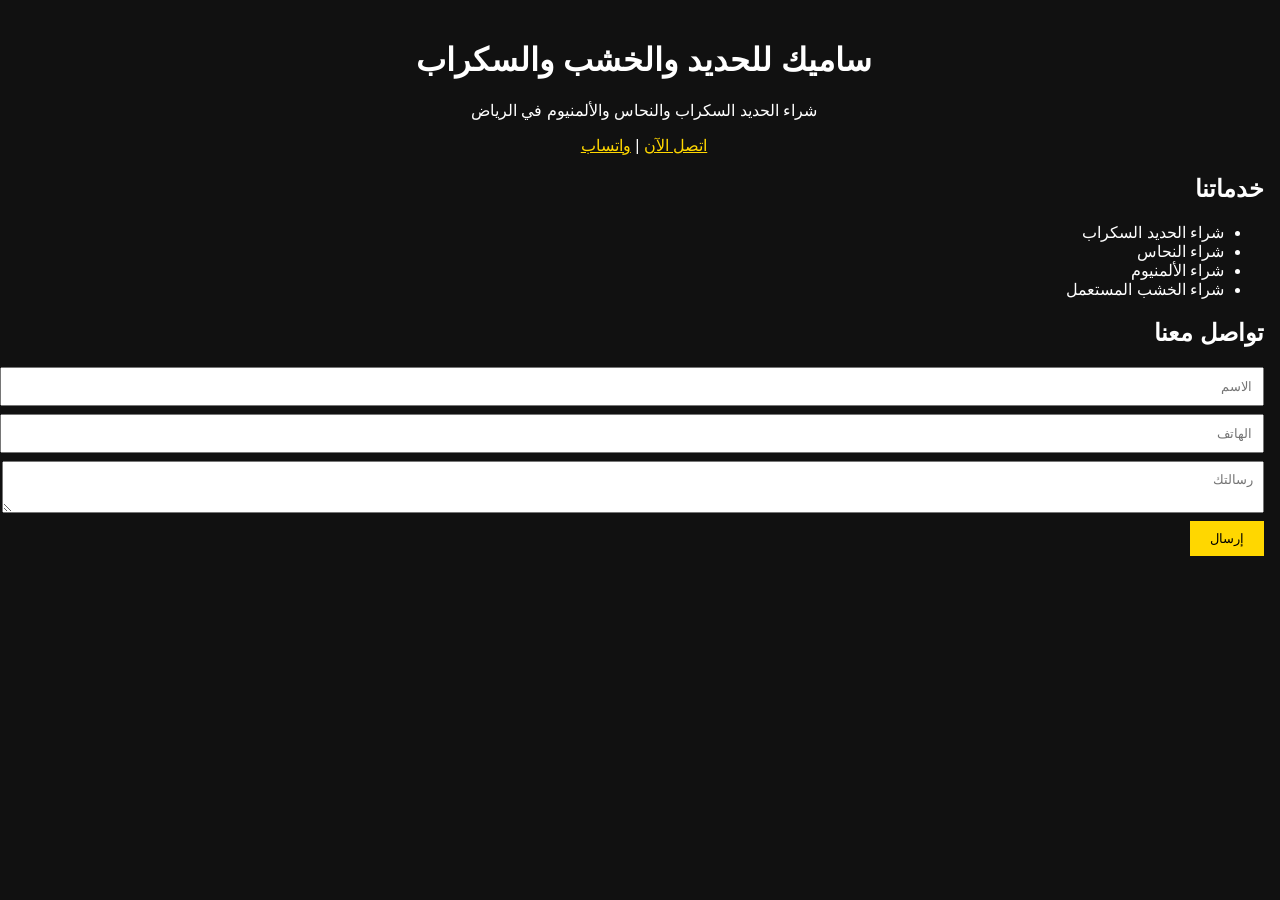
==== index.html @ 570c5737 "Add files via upload" ====
<!doctype html><html lang="ar" dir="rtl"><head><meta charset="utf-8"><meta name="viewport" content="width=device-width,initial-scale=1"><title>ساميك للحديد والخشب والسكراب</title><link rel="stylesheet" href="style.css"></head><body><header><h1>ساميك للحديد والخشب والسكراب</h1><p>شراء الحديد السكراب والنحاس والألمنيوم في الرياض</p><a href="tel:0509190730">اتصل الآن</a> | <a href="https://wa.me/966552781804">واتساب</a></header><section><h2>خدماتنا</h2><ul><li>شراء الحديد السكراب</li><li>شراء النحاس</li><li>شراء الألمنيوم</li><li>شراء الخشب المستعمل</li></ul></section><section><h2>تواصل معنا</h2><form><input placeholder="الاسم"><input placeholder="الهاتف"><textarea placeholder="رسالتك"></textarea><button>إرسال</button></form></section><script src="script.js"></script></body></html>
---- style.css ----
body{font-family:Arial;direction:rtl;margin:0;padding:20px;background:#111;color:#fff}header{text-align:center}a{color:gold}input,textarea{display:block;width:100%;margin:8px 0;padding:10px}button{padding:10px 20px;background:gold;border:0}
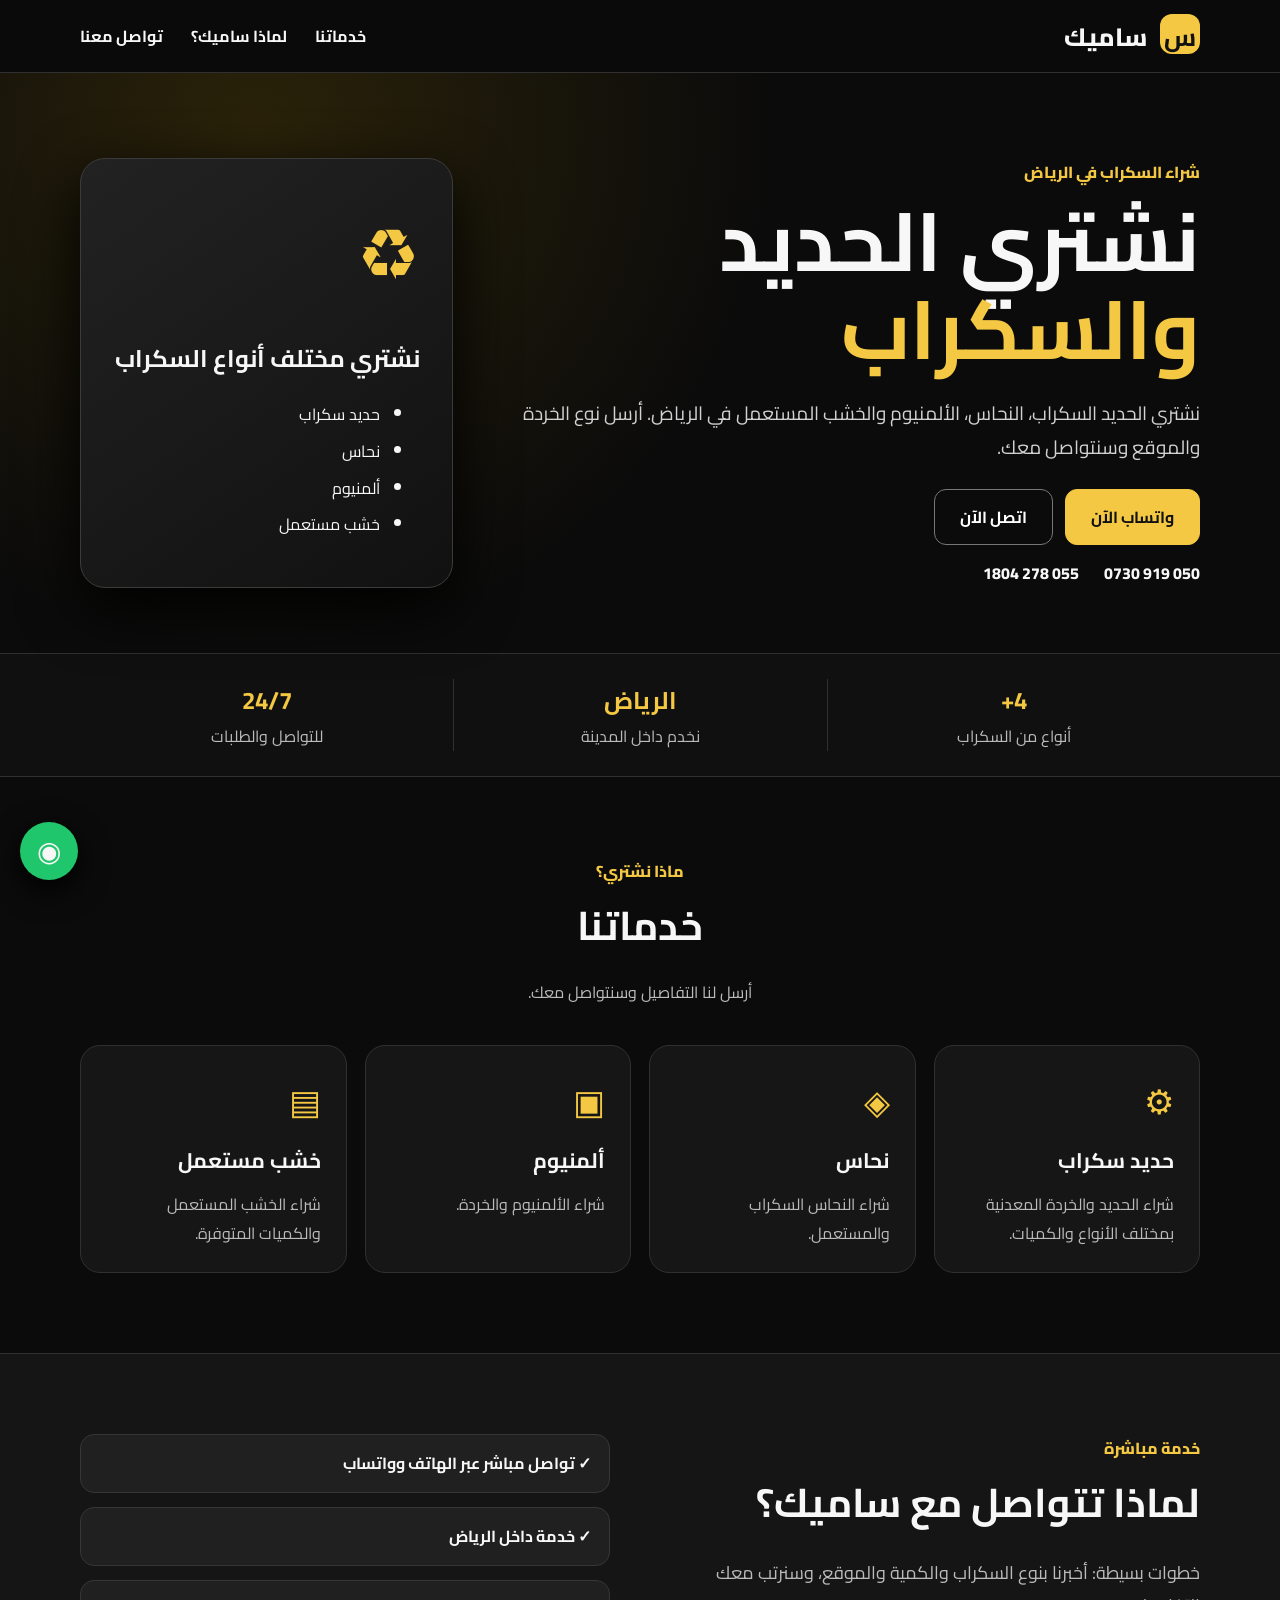
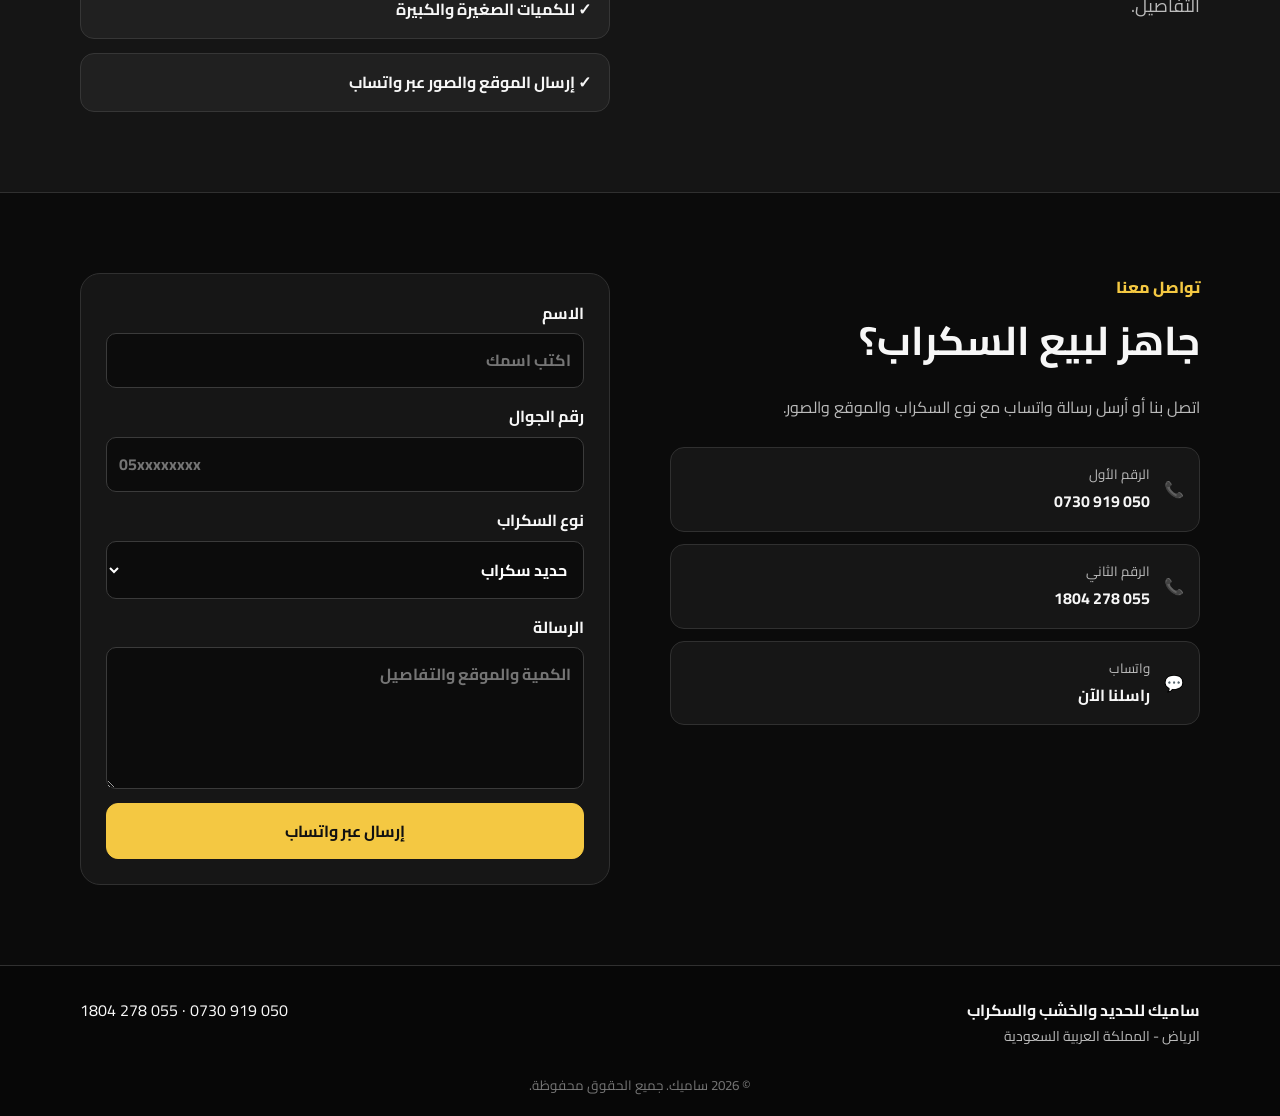
==== commit f5b6f705: "Add files via upload" ====
--- a/index.html
+++ b/index.html
@@ -1 +1,23 @@
-<!doctype html><html lang="ar" dir="rtl"><head><meta charset="utf-8"><meta name="viewport" content="width=device-width,initial-scale=1"><title>ساميك للحديد والخشب والسكراب</title><link rel="stylesheet" href="style.css"></head><body><header><h1>ساميك للحديد والخشب والسكراب</h1><p>شراء الحديد السكراب والنحاس والألمنيوم في الرياض</p><a href="tel:0509190730">اتصل الآن</a> | <a href="https://wa.me/966552781804">واتساب</a></header><section><h2>خدماتنا</h2><ul><li>شراء الحديد السكراب</li><li>شراء النحاس</li><li>شراء الألمنيوم</li><li>شراء الخشب المستعمل</li></ul></section><section><h2>تواصل معنا</h2><form><input placeholder="الاسم"><input placeholder="الهاتف"><textarea placeholder="رسالتك"></textarea><button>إرسال</button></form></section><script src="script.js"></script></body></html>+<!doctype html><html lang="ar" dir="rtl"><head>
+<meta charset="utf-8"><meta name="viewport" content="width=device-width,initial-scale=1">
+<meta name="description" content="ساميك لشراء الحديد السكراب والنحاس والألمنيوم والخشب المستعمل في الرياض">
+<meta name="theme-color" content="#0b0b0b"><title>ساميك | شراء الحديد والسكراب في الرياض</title>
+<link rel="stylesheet" href="style.css"></head><body>
+<header><div class="wrap nav"><a class="logo" href="#home"><b>س</b> ساميك</a><button id="menu">☰</button><nav id="links"><a href="#services">خدماتنا</a><a href="#why">لماذا ساميك؟</a><a href="#contact">تواصل معنا</a></nav></div></header>
+<main id="home">
+<section class="hero"><div class="wrap hero-grid"><div><span class="tag">شراء السكراب في الرياض</span><h1>نشتري الحديد<br><em>والسكراب</em></h1><p>نشتري الحديد السكراب، النحاس، الألمنيوم والخشب المستعمل في الرياض. أرسل نوع الخردة والموقع وسنتواصل معك.</p><div class="actions"><a class="btn gold" href="https://wa.me/966509190730" target="_blank">واتساب الآن</a><a class="btn" href="tel:+966509190730">اتصل الآن</a></div><div class="phones"><a href="tel:+966509190730">050 919 0730</a><a href="tel:+966552781804">055 278 1804</a></div></div>
+<div class="hero-card"><div class="big">♻</div><h2>نشتري مختلف أنواع السكراب</h2><ul><li>حديد سكراب</li><li>نحاس</li><li>ألمنيوم</li><li>خشب مستعمل</li></ul></div></div></section>
+<section class="stats"><div class="wrap stats-grid"><div><b>4+</b><span>أنواع من السكراب</span></div><div><b>الرياض</b><span>نخدم داخل المدينة</span></div><div><b>24/7</b><span>للتواصل والطلبات</span></div></div></section>
+<section class="section" id="services"><div class="wrap"><div class="head"><span class="tag">ماذا نشتري؟</span><h2>خدماتنا</h2><p>أرسل لنا التفاصيل وسنتواصل معك.</p></div><div class="cards">
+<article><i>⚙</i><h3>حديد سكراب</h3><p>شراء الحديد والخردة المعدنية بمختلف الأنواع والكميات.</p></article>
+<article><i>◈</i><h3>نحاس</h3><p>شراء النحاس السكراب والمستعمل.</p></article>
+<article><i>▣</i><h3>ألمنيوم</h3><p>شراء الألمنيوم والخردة.</p></article>
+<article><i>▤</i><h3>خشب مستعمل</h3><p>شراء الخشب المستعمل والكميات المتوفرة.</p></article></div></div></section>
+<section class="section dark" id="why"><div class="wrap why"><div><span class="tag">خدمة مباشرة</span><h2>لماذا تتواصل مع ساميك؟</h2><p>خطوات بسيطة: أخبرنا بنوع السكراب والكمية والموقع، وسنرتب معك التفاصيل.</p></div><div class="checks"><div>✓ تواصل مباشر عبر الهاتف وواتساب</div><div>✓ خدمة داخل الرياض</div><div>✓ للكميات الصغيرة والكبيرة</div><div>✓ إرسال الموقع والصور عبر واتساب</div></div></div></section>
+<section class="section" id="contact"><div class="wrap contact"><div><span class="tag">تواصل معنا</span><h2>جاهز لبيع السكراب؟</h2><p>اتصل بنا أو أرسل رسالة واتساب مع نوع السكراب والموقع والصور.</p><div class="contact-list">
+<a href="tel:+966509190730">📞 <span><small>الرقم الأول</small><b>050 919 0730</b></span></a>
+<a href="tel:+966552781804">📞 <span><small>الرقم الثاني</small><b>055 278 1804</b></span></a>
+<a href="https://wa.me/966509190730" target="_blank">💬 <span><small>واتساب</small><b>راسلنا الآن</b></span></a></div></div>
+<form id="form"><label>الاسم<input id="name" required placeholder="اكتب اسمك"></label><label>رقم الجوال<input id="phone" type="tel" required placeholder="05xxxxxxxx"></label><label>نوع السكراب<select id="material"><option>حديد سكراب</option><option>نحاس</option><option>ألمنيوم</option><option>خشب مستعمل</option><option>أخرى</option></select></label><label>الرسالة<textarea id="message" rows="4" placeholder="الكمية والموقع والتفاصيل"></textarea></label><button class="btn gold" type="submit">إرسال عبر واتساب</button></form></div></section>
+</main><footer><div class="wrap foot"><div><b>ساميك للحديد والخشب والسكراب</b><span>الرياض - المملكة العربية السعودية</span></div><div><a href="tel:+966509190730">050 919 0730</a> · <a href="tel:+966552781804">055 278 1804</a></div></div><small>© <span id="year"></span> ساميك. جميع الحقوق محفوظة.</small></footer>
+<a class="wa" href="https://wa.me/966509190730" target="_blank" aria-label="واتساب">◉</a><script src="script.js"></script></body></html>
--- a/style.css
+++ b/style.css
@@ -1 +1,3 @@
-body{font-family:Arial;direction:rtl;margin:0;padding:20px;background:#111;color:#fff}header{text-align:center}a{color:gold}input,textarea{display:block;width:100%;margin:8px 0;padding:10px}button{padding:10px 20px;background:gold;border:0}+@import url("https://fonts.googleapis.com/css2?family=Cairo:wght@400;600;700;800&display=swap");
+:root{--bg:#0b0b0b;--card:#161616;--line:#303030;--text:#f7f7f7;--muted:#bbb;--gold:#f4c842;--green:#20c66b}*{box-sizing:border-box}html{scroll-behavior:smooth}body{margin:0;background:var(--bg);color:var(--text);font-family:Cairo,Arial,sans-serif;line-height:1.8}a{color:inherit;text-decoration:none}.wrap{width:min(1120px,92%);margin:auto}header{position:sticky;top:0;z-index:5;background:#0b0b0bee;backdrop-filter:blur(10px);border-bottom:1px solid var(--line)}.nav{height:72px;display:flex;align-items:center;justify-content:space-between}.logo{font-size:25px;font-weight:800}.logo b{display:inline-grid;place-items:center;width:40px;height:40px;background:var(--gold);color:#111;border-radius:12px;margin-left:8px}nav{display:flex;gap:28px;font-weight:700}nav a:hover{color:var(--gold)}#menu{display:none;background:none;color:white;border:0;font-size:28px}.hero{padding:85px 0 65px;background:radial-gradient(circle at 20% 10%,#2a2209,#0b0b0b 45%)}.hero-grid{display:grid;grid-template-columns:1.3fr .7fr;gap:55px;align-items:center}.tag{color:var(--gold);font-weight:800}.hero h1{font-size:clamp(48px,7vw,82px);line-height:1.08;margin:10px 0 22px}.hero h1 em{color:var(--gold);font-style:normal}.hero p{font-size:19px;color:#d2d2d2}.actions{display:flex;gap:12px;flex-wrap:wrap;margin:25px 0 14px}.btn{display:inline-flex;justify-content:center;align-items:center;border:1px solid #777;border-radius:12px;padding:12px 25px;background:transparent;color:white;font:700 16px Cairo;cursor:pointer}.btn.gold{background:var(--gold);color:#111;border-color:var(--gold)}.phones{display:flex;gap:25px;flex-wrap:wrap;font-weight:800}.phones a:hover{color:var(--gold)}.hero-card{background:linear-gradient(145deg,#222,#111);border:1px solid #3b3b3b;border-radius:25px;padding:32px;box-shadow:0 20px 60px #000}.big{font-size:70px;color:var(--gold)}.hero-card h2{font-size:24px}.hero-card li{margin:8px 0}.stats{border-top:1px solid var(--line);border-bottom:1px solid var(--line);background:#101010}.stats-grid{display:grid;grid-template-columns:repeat(3,1fr);text-align:center;padding:25px 0}.stats-grid div{border-left:1px solid var(--line)}.stats-grid div:last-child{border:0}.stats b,.stats span{display:block}.stats b{color:var(--gold);font-size:24px}.stats span{color:var(--muted)}.section{padding:80px 0}.head{text-align:center;margin-bottom:38px}.section h2{font-size:40px;margin:4px 0 8px}.head p,.why p,.contact>div>p{color:var(--muted)}.cards{display:grid;grid-template-columns:repeat(4,1fr);gap:18px}.cards article{background:var(--card);border:1px solid var(--line);border-radius:20px;padding:25px}.cards article:hover{border-color:#6c591f;transform:translateY(-4px);transition:.2s}.cards i{font-size:34px;color:var(--gold);font-style:normal}.cards h3{font-size:21px;margin:10px 0}.cards p{color:var(--muted);margin:0}.dark{background:#151515;border-block:1px solid var(--line)}.why,.contact{display:grid;grid-template-columns:1fr 1fr;gap:60px;align-items:start}.why p{font-size:18px}.checks{display:grid;gap:14px}.checks div{background:#202020;border:1px solid #363636;border-radius:14px;padding:14px 18px;font-weight:700}.contact-list{display:grid;gap:12px;margin-top:25px}.contact-list a{display:flex;gap:14px;align-items:center;background:var(--card);border:1px solid var(--line);padding:15px;border-radius:14px}.contact-list small,.contact-list b{display:block}.contact-list small{color:var(--muted)}.contact-form{}.contact form{background:var(--card);border:1px solid var(--line);padding:25px;border-radius:20px;display:grid;gap:14px}.contact label{font-weight:700}.contact input,.contact select,.contact textarea{width:100%;display:block;margin-top:6px;background:#0c0c0c;color:#fff;border:1px solid #3b3b3b;border-radius:10px;padding:12px;font:inherit;outline:0}.contact input:focus,.contact select:focus,.contact textarea:focus{border-color:var(--gold)}footer{border-top:1px solid var(--line);padding:30px 0 18px;background:#070707}.foot{display:flex;justify-content:space-between;gap:20px}.foot span{display:block;color:var(--muted);font-size:14px}footer>small{display:block;text-align:center;color:#777;margin-top:25px}.wa{position:fixed;left:20px;bottom:20px;background:var(--green);width:58px;height:58px;border-radius:50%;display:grid;place-items:center;font-size:28px;z-index:10;box-shadow:0 10px 30px #000}
+@media(max-width:800px){#menu{display:block}nav{display:none;position:absolute;top:72px;right:0;left:0;background:#111;padding:15px 5%;flex-direction:column;gap:8px;border-bottom:1px solid var(--line)}nav.open{display:flex}.hero{padding:55px 0}.hero-grid,.why,.contact{grid-template-columns:1fr}.hero-card{order:-1}.cards{grid-template-columns:1fr 1fr}.stats-grid{grid-template-columns:1fr}.stats-grid div{border:0;border-bottom:1px solid var(--line);padding:10px}.stats-grid div:last-child{border:0}.foot{flex-direction:column}.section{padding:60px 0}}@media(max-width:480px){.cards{grid-template-columns:1fr}.hero h1{font-size:46px}.btn{width:100%}.phones{justify-content:center}}
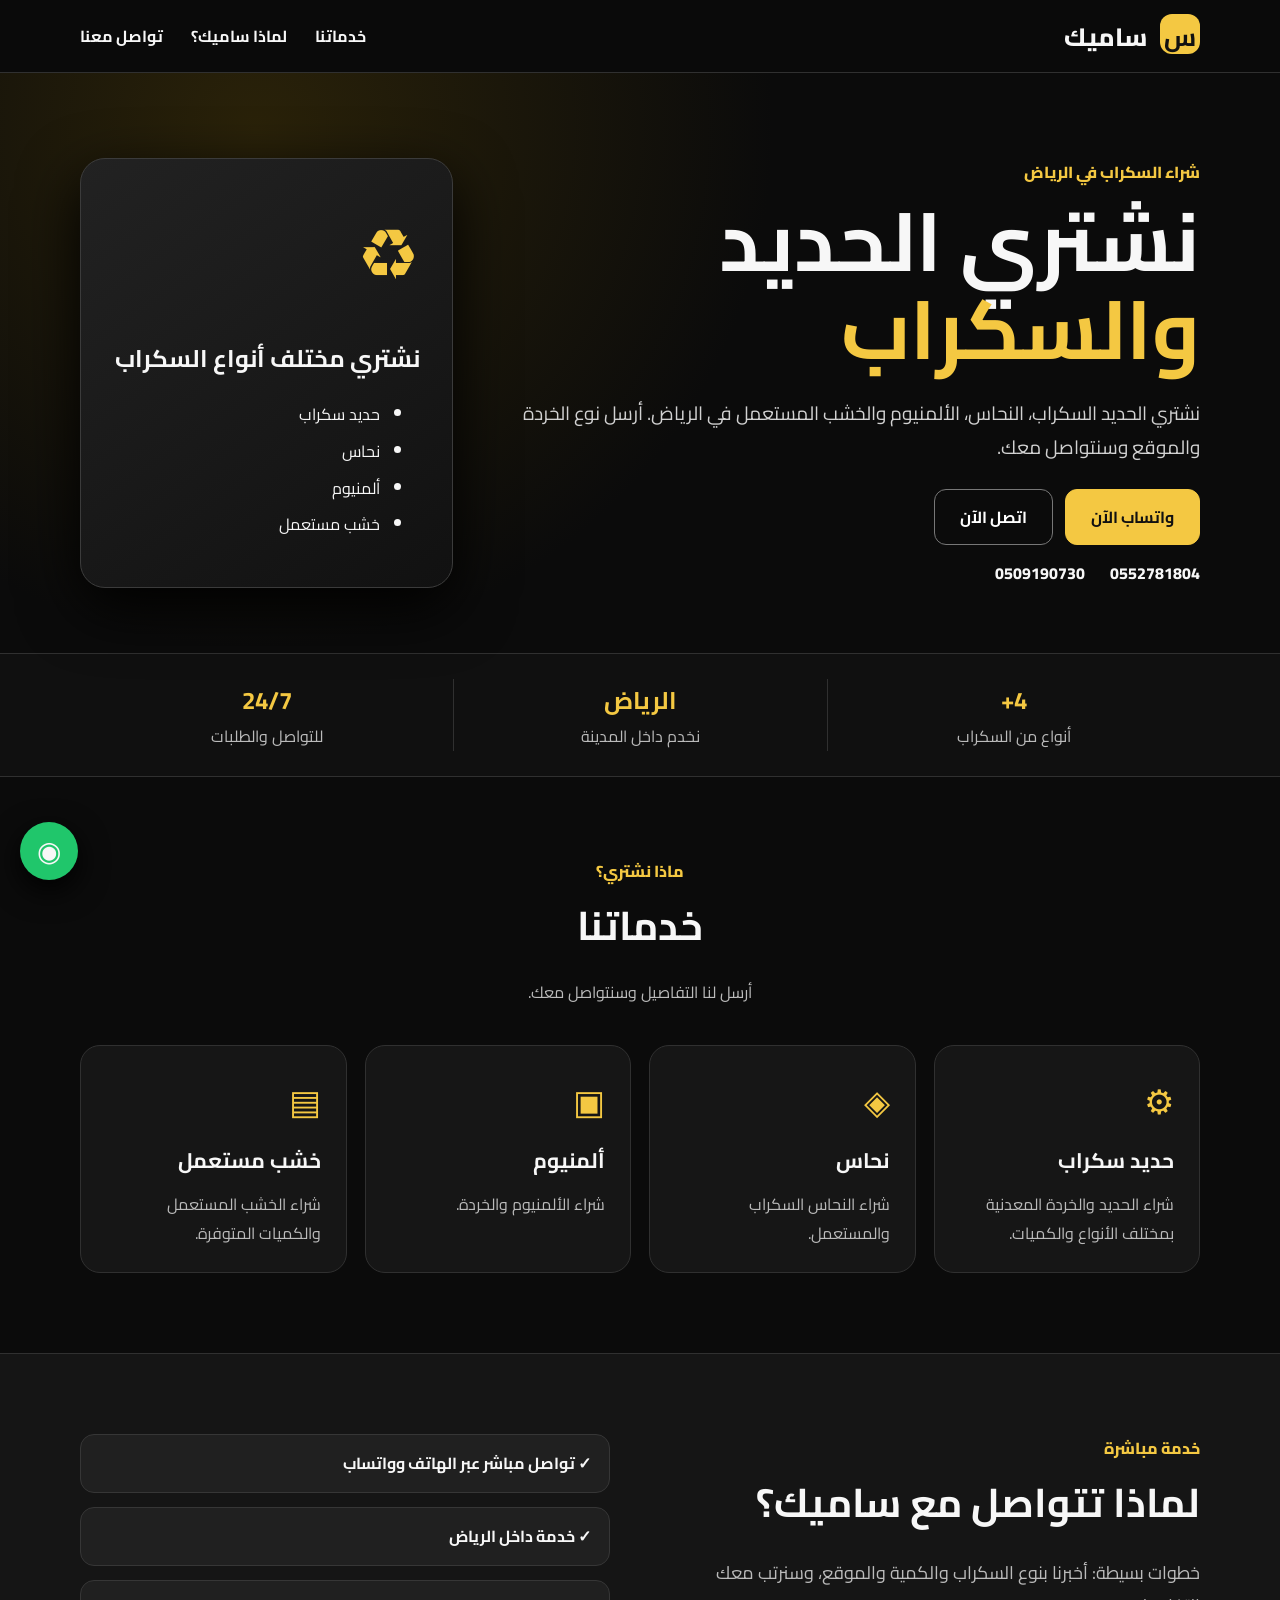
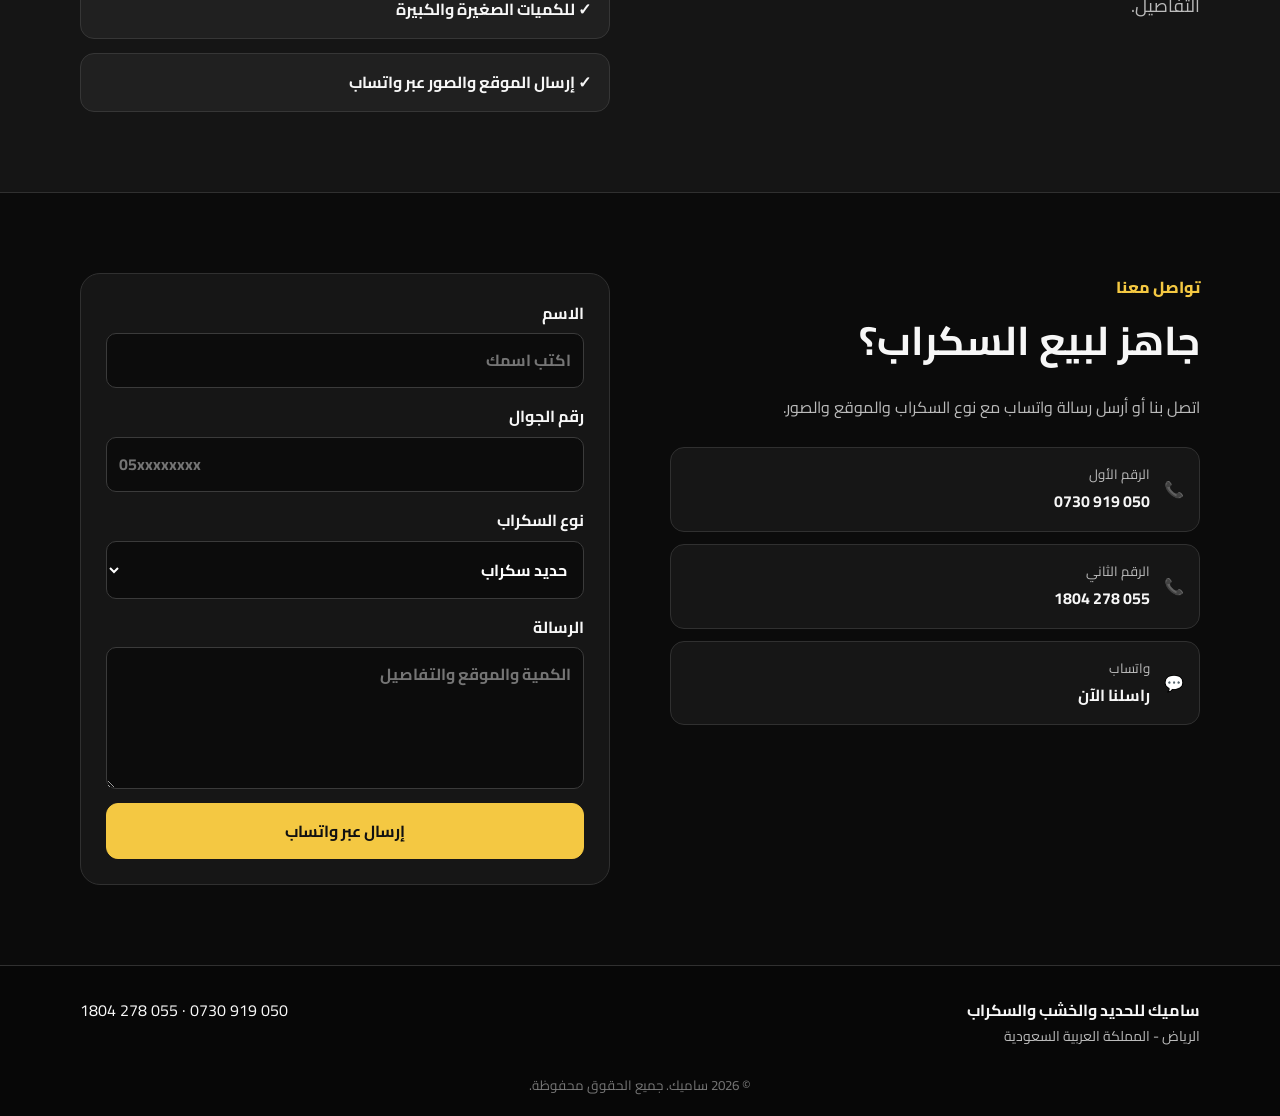
==== commit 16428728: "Duplicate hero section in index.html" ====
--- a/index.html
+++ b/index.html
@@ -1,11 +1,11 @@
 <!doctype html><html lang="ar" dir="rtl"><head>
 <meta charset="utf-8"><meta name="viewport" content="width=device-width,initial-scale=1">
-<meta name="description" content="ساميك لشراء الحديد السكراب والنحاس والألمنيوم والخشب المستعمل في الرياض">
+<meta name="description" content="ساميك - موقع ساميك الرسمي. تعرف على ساميك وخدماته ومعلوماته، وتواصل معنا بسهولة.">
 <meta name="theme-color" content="#0b0b0b"><title>ساميك | شراء الحديد والسكراب في الرياض</title>
 <link rel="stylesheet" href="style.css"></head><body>
 <header><div class="wrap nav"><a class="logo" href="#home"><b>س</b> ساميك</a><button id="menu">☰</button><nav id="links"><a href="#services">خدماتنا</a><a href="#why">لماذا ساميك؟</a><a href="#contact">تواصل معنا</a></nav></div></header>
 <main id="home">
-<section class="hero"><div class="wrap hero-grid"><div><span class="tag">شراء السكراب في الرياض</span><h1>نشتري الحديد<br><em>والسكراب</em></h1><p>نشتري الحديد السكراب، النحاس، الألمنيوم والخشب المستعمل في الرياض. أرسل نوع الخردة والموقع وسنتواصل معك.</p><div class="actions"><a class="btn gold" href="https://wa.me/966509190730" target="_blank">واتساب الآن</a><a class="btn" href="tel:+966509190730">اتصل الآن</a></div><div class="phones"><a href="tel:+966509190730">050 919 0730</a><a href="tel:+966552781804">055 278 1804</a></div></div>
+<section class="hero"><div class="wrap hero-grid"><div><span class="tag">شراء السكراب في الرياض</span><h1>نشتري الحديد<br><em>والسكراب</em></h1><p>نشتري الحديد السكراب، النحاس، الألمنيوم والخشب المستعمل في الرياض. أرسل نوع الخردة والموقع وسنتواصل معك.</p><div class="actions"><a class="btn gold" href="https://wa.me/966509190730" target="_blank">واتساب الآن</a><a class="btn" href="tel:+966509190730">اتصل الآن</a></div><div class="phones"><a href="tel:+966552781804">0552781804</a><a href="tel:+966509190730">0509190730</a></div></div>
 <div class="hero-card"><div class="big">♻</div><h2>نشتري مختلف أنواع السكراب</h2><ul><li>حديد سكراب</li><li>نحاس</li><li>ألمنيوم</li><li>خشب مستعمل</li></ul></div></div></section>
 <section class="stats"><div class="wrap stats-grid"><div><b>4+</b><span>أنواع من السكراب</span></div><div><b>الرياض</b><span>نخدم داخل المدينة</span></div><div><b>24/7</b><span>للتواصل والطلبات</span></div></div></section>
 <section class="section" id="services"><div class="wrap"><div class="head"><span class="tag">ماذا نشتري؟</span><h2>خدماتنا</h2><p>أرسل لنا التفاصيل وسنتواصل معك.</p></div><div class="cards">
@@ -20,4 +20,4 @@
 <a href="https://wa.me/966509190730" target="_blank">💬 <span><small>واتساب</small><b>راسلنا الآن</b></span></a></div></div>
 <form id="form"><label>الاسم<input id="name" required placeholder="اكتب اسمك"></label><label>رقم الجوال<input id="phone" type="tel" required placeholder="05xxxxxxxx"></label><label>نوع السكراب<select id="material"><option>حديد سكراب</option><option>نحاس</option><option>ألمنيوم</option><option>خشب مستعمل</option><option>أخرى</option></select></label><label>الرسالة<textarea id="message" rows="4" placeholder="الكمية والموقع والتفاصيل"></textarea></label><button class="btn gold" type="submit">إرسال عبر واتساب</button></form></div></section>
 </main><footer><div class="wrap foot"><div><b>ساميك للحديد والخشب والسكراب</b><span>الرياض - المملكة العربية السعودية</span></div><div><a href="tel:+966509190730">050 919 0730</a> · <a href="tel:+966552781804">055 278 1804</a></div></div><small>© <span id="year"></span> ساميك. جميع الحقوق محفوظة.</small></footer>
-<a class="wa" href="https://wa.me/966509190730" target="_blank" aria-label="واتساب">◉</a><script src="script.js"></script></body></html>+<a class="wa" href="https://wa.me/966509190730" target="_blank" aria-label="واتساب">◉</a><script src="script.js"></script></body></html>
